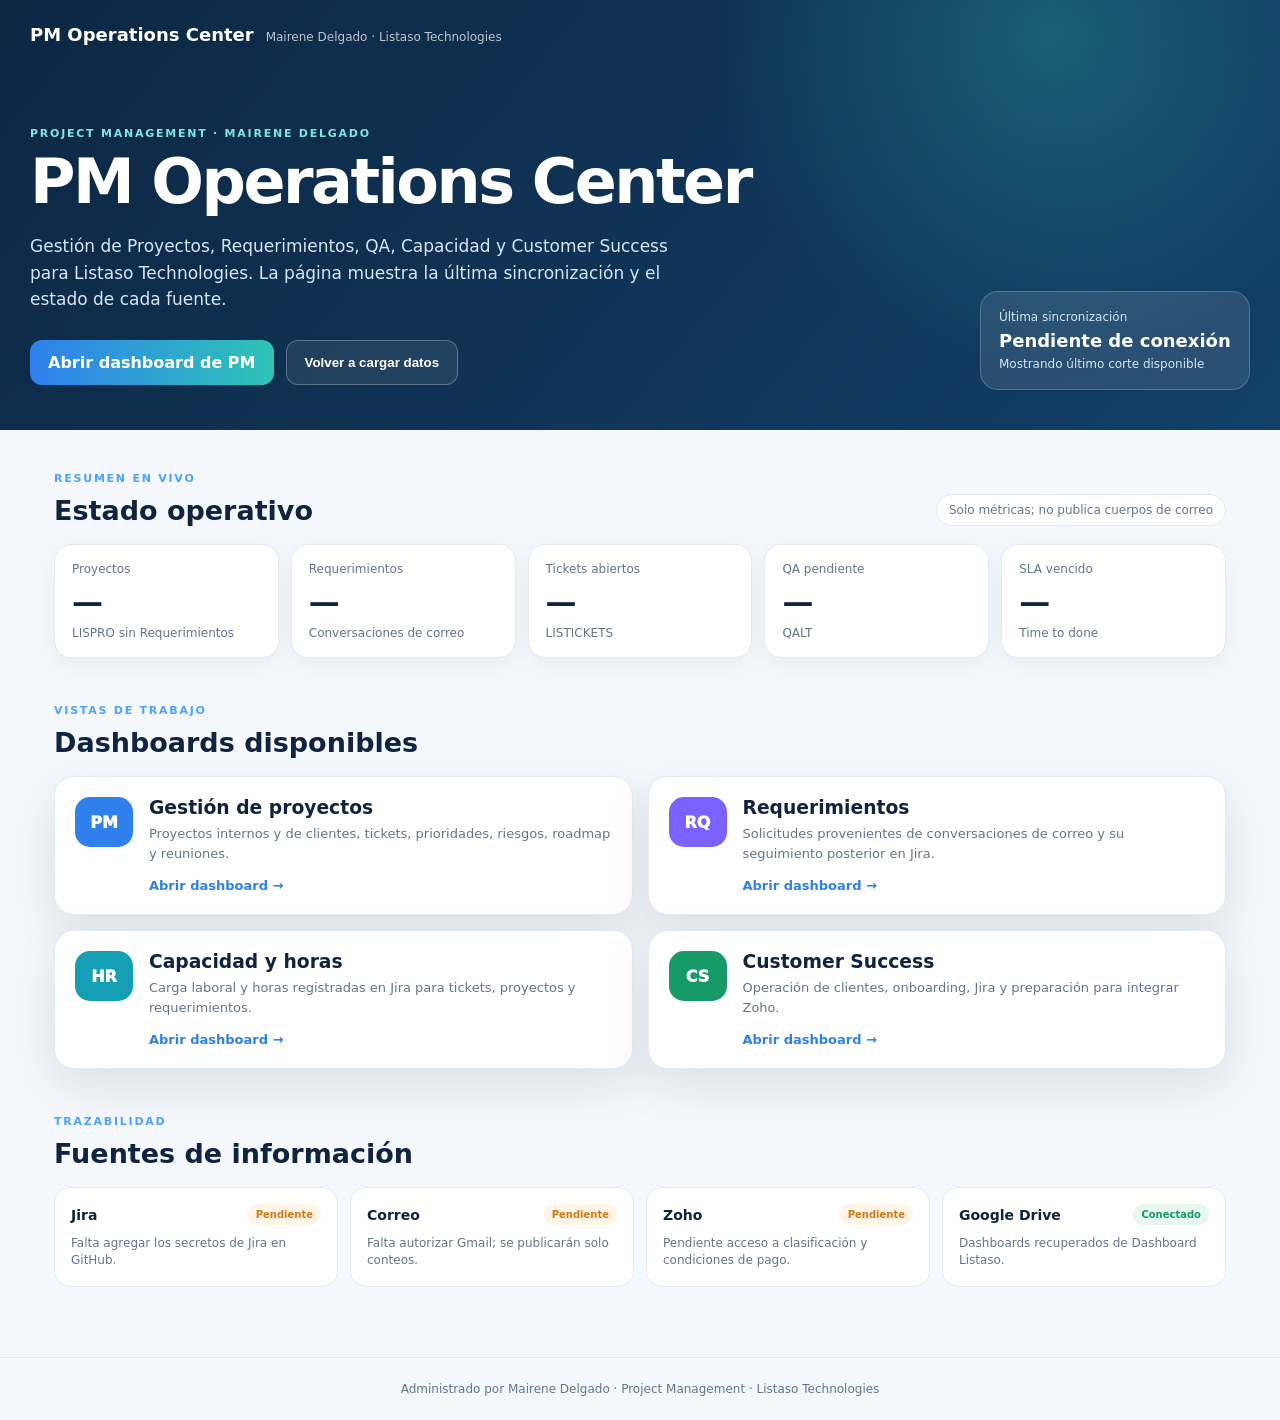
==== index.html @ 1c6e9949 "Formalizar identidad de Mairene Delgado" ====
<!doctype html>
<html lang="es">
<head>
  <meta charset="utf-8">
  <meta name="viewport" content="width=device-width,initial-scale=1">
  <meta name="description" content="PM Operations Center administrado por Mairene Delgado para Listaso Technologies.">
  <title>PM Operations Center | Mairene Delgado | Listaso Technologies</title>
  <link rel="stylesheet" href="assets/portal.css">
</head>
<body>
  <header class="hero">
    <nav><strong>PM Operations Center</strong><span>Mairene Delgado · Listaso Technologies</span></nav>
    <div class="hero-copy">
      <p class="eyebrow">PROJECT MANAGEMENT · MAIRENE DELGADO</p>
      <h1>PM Operations Center</h1>
      <p>Gestión de Proyectos, Requerimientos, QA, Capacidad y Customer Success para Listaso Technologies. La página muestra la última sincronización y el estado de cada fuente.</p>
      <div class="hero-actions">
        <a class="primary" href="dashboards/pm.html">Abrir dashboard de PM</a>
        <button id="refreshButton" type="button">Volver a cargar datos</button>
      </div>
    </div>
    <aside class="sync-card" aria-live="polite">
      <span>Última sincronización</span>
      <strong id="lastSync">Consultando…</strong>
      <small id="syncMode">Cargando estado de fuentes</small>
    </aside>
  </header>

  <main>
    <section aria-labelledby="summaryTitle">
      <div class="section-title">
        <div><p class="eyebrow">RESUMEN EN VIVO</p><h2 id="summaryTitle">Estado operativo</h2></div>
        <span class="privacy">Solo métricas; no publica cuerpos de correo</span>
      </div>
      <div class="metrics" id="metrics">
        <article><span>Proyectos</span><strong>—</strong><small>Cargando</small></article>
        <article><span>Requerimientos</span><strong>—</strong><small>Cargando</small></article>
        <article><span>Tickets abiertos</span><strong>—</strong><small>Cargando</small></article>
        <article><span>QA pendiente</span><strong>—</strong><small>Cargando</small></article>
        <article><span>SLA vencido</span><strong>—</strong><small>Cargando</small></article>
      </div>
    </section>

    <section aria-labelledby="dashTitle">
      <div class="section-title"><div><p class="eyebrow">VISTAS DE TRABAJO</p><h2 id="dashTitle">Dashboards disponibles</h2></div></div>
      <div class="dashboards">
        <a class="dashboard-card blue" href="dashboards/pm.html"><div class="icon">PM</div><div><h3>Gestión de proyectos</h3><p>Proyectos internos y de clientes, tickets, prioridades, riesgos, roadmap y reuniones.</p><span>Abrir dashboard →</span></div></a>
        <a class="dashboard-card violet" href="dashboards/requerimientos.html"><div class="icon">RQ</div><div><h3>Requerimientos</h3><p>Solicitudes provenientes de conversaciones de correo y su seguimiento posterior en Jira.</p><span>Abrir dashboard →</span></div></a>
        <a class="dashboard-card cyan" href="dashboards/capacidad.html"><div class="icon">HR</div><div><h3>Capacidad y horas</h3><p>Carga laboral y horas registradas en Jira para tickets, proyectos y requerimientos.</p><span>Abrir dashboard →</span></div></a>
        <a class="dashboard-card green" href="dashboards/cs.html"><div class="icon">CS</div><div><h3>Customer Success</h3><p>Operación de clientes, onboarding, Jira y preparación para integrar Zoho.</p><span>Abrir dashboard →</span></div></a>
      </div>
    </section>

    <section class="sources" aria-labelledby="sourceTitle">
      <div class="section-title"><div><p class="eyebrow">TRAZABILIDAD</p><h2 id="sourceTitle">Fuentes de información</h2></div></div>
      <div id="sourceList" class="source-list"></div>
    </section>
  </main>

  <footer>Administrado por Mairene Delgado · Project Management · Listaso Technologies</footer>
  <script src="assets/portal.js" defer></script>
</body>
</html>
---- assets/portal.css ----
:root{--navy:#0d2743;--navy2:#123f68;--blue:#2f80ed;--cyan:#2ec4b6;--ink:#10233f;--muted:#64748b;--bg:#f4f7fb;--card:#fff;--line:#e4eaf2;--green:#159a68;--amber:#cf7a14;--red:#d83b48;--shadow:0 18px 48px rgba(13,39,67,.10)}*{box-sizing:border-box}body{margin:0;background:var(--bg);color:var(--ink);font-family:Inter,Segoe UI,system-ui,sans-serif}.hero{min-height:430px;padding:24px max(24px,calc((100vw - 1220px)/2));color:white;background:radial-gradient(circle at 82% 8%,rgba(46,196,182,.28),transparent 30%),linear-gradient(130deg,var(--navy),var(--navy2));position:relative;overflow:hidden}.hero nav{display:flex;gap:12px;align-items:baseline}.hero nav strong{font-size:18px}.hero nav span{font-size:12px;opacity:.72}.hero-copy{max-width:730px;margin-top:82px}.eyebrow{font-size:11px;letter-spacing:.16em;font-weight:900;margin:0 0 10px;color:#4fa2ff}.hero .eyebrow{color:#7fe7df}.hero h1{font-size:clamp(36px,5vw,62px);line-height:1.02;letter-spacing:-.04em;margin:0 0 20px}.hero-copy>p:not(.eyebrow){max-width:670px;color:#d6e5f4;font-size:17px;line-height:1.55}.hero-actions{display:flex;gap:12px;margin-top:28px;flex-wrap:wrap}.hero-actions a,.hero-actions button{border:1px solid rgba(255,255,255,.26);border-radius:12px;padding:13px 18px;color:#fff;text-decoration:none;background:rgba(255,255,255,.08);font-weight:800;cursor:pointer}.hero-actions .primary{background:linear-gradient(90deg,var(--blue),var(--cyan));border:0}.sync-card{position:absolute;right:max(24px,calc((100vw - 1220px)/2));bottom:40px;width:270px;background:rgba(255,255,255,.1);border:1px solid rgba(255,255,255,.2);backdrop-filter:blur(12px);border-radius:18px;padding:18px;display:flex;flex-direction:column;gap:6px}.sync-card span,.sync-card small{font-size:12px;color:#d6e5f4}.sync-card strong{font-size:18px}main{max-width:1220px;margin:auto;padding:42px 24px 70px}.section-title{display:flex;justify-content:space-between;align-items:end;gap:20px;margin:0 0 18px}.section-title h2{font-size:27px;margin:0}.privacy{font-size:12px;color:var(--muted);background:#fff;border:1px solid var(--line);border-radius:999px;padding:8px 12px}.metrics{display:grid;grid-template-columns:repeat(5,1fr);gap:12px;margin-bottom:46px}.metrics article{background:var(--card);border:1px solid var(--line);border-radius:17px;padding:17px;box-shadow:0 7px 24px rgba(13,39,67,.05)}.metrics span,.metrics small{display:block;color:var(--muted);font-size:12px}.metrics strong{display:block;font-size:31px;margin:7px 0}.dashboards{display:grid;grid-template-columns:repeat(2,1fr);gap:15px;margin-bottom:46px}.dashboard-card{display:grid;grid-template-columns:58px 1fr;gap:16px;padding:20px;background:#fff;color:var(--ink);text-decoration:none;border:1px solid var(--line);border-radius:20px;box-shadow:var(--shadow);transition:.2s}.dashboard-card:hover{transform:translateY(-3px);border-color:#b9d4f8}.dashboard-card .icon{height:50px;border-radius:15px;display:grid;place-items:center;font-weight:950;color:white;background:var(--blue)}.dashboard-card.violet .icon{background:#7b61ff}.dashboard-card.cyan .icon{background:#159fb4}.dashboard-card.green .icon{background:var(--green)}.dashboard-card h3{margin:0 0 6px}.dashboard-card p{margin:0 0 12px;color:var(--muted);font-size:13px;line-height:1.5}.dashboard-card span{color:var(--blue);font-weight:850;font-size:13px}.source-list{display:grid;grid-template-columns:repeat(4,1fr);gap:12px}.source{background:#fff;border:1px solid var(--line);border-radius:16px;padding:16px}.source-head{display:flex;justify-content:space-between;gap:10px;align-items:center}.source h3{font-size:14px;margin:0}.status{font-size:10px;border-radius:999px;padding:5px 8px;font-weight:900}.status.ok{background:#e8f8f1;color:var(--green)}.status.pending{background:#fff4e5;color:var(--amber)}.status.error{background:#ffeaec;color:var(--red)}.source p{color:var(--muted);font-size:12px;line-height:1.45;margin:10px 0 0}footer{text-align:center;padding:24px;color:var(--muted);font-size:12px;border-top:1px solid var(--line)}@media(max-width:900px){.sync-card{position:static;margin-top:30px}.hero{padding-bottom:35px}.metrics{grid-template-columns:repeat(2,1fr)}.dashboards{grid-template-columns:1fr}.source-list{grid-template-columns:repeat(2,1fr)}}@media(max-width:560px){.hero-copy{margin-top:52px}.metrics,.source-list{grid-template-columns:1fr}.privacy{display:none}}
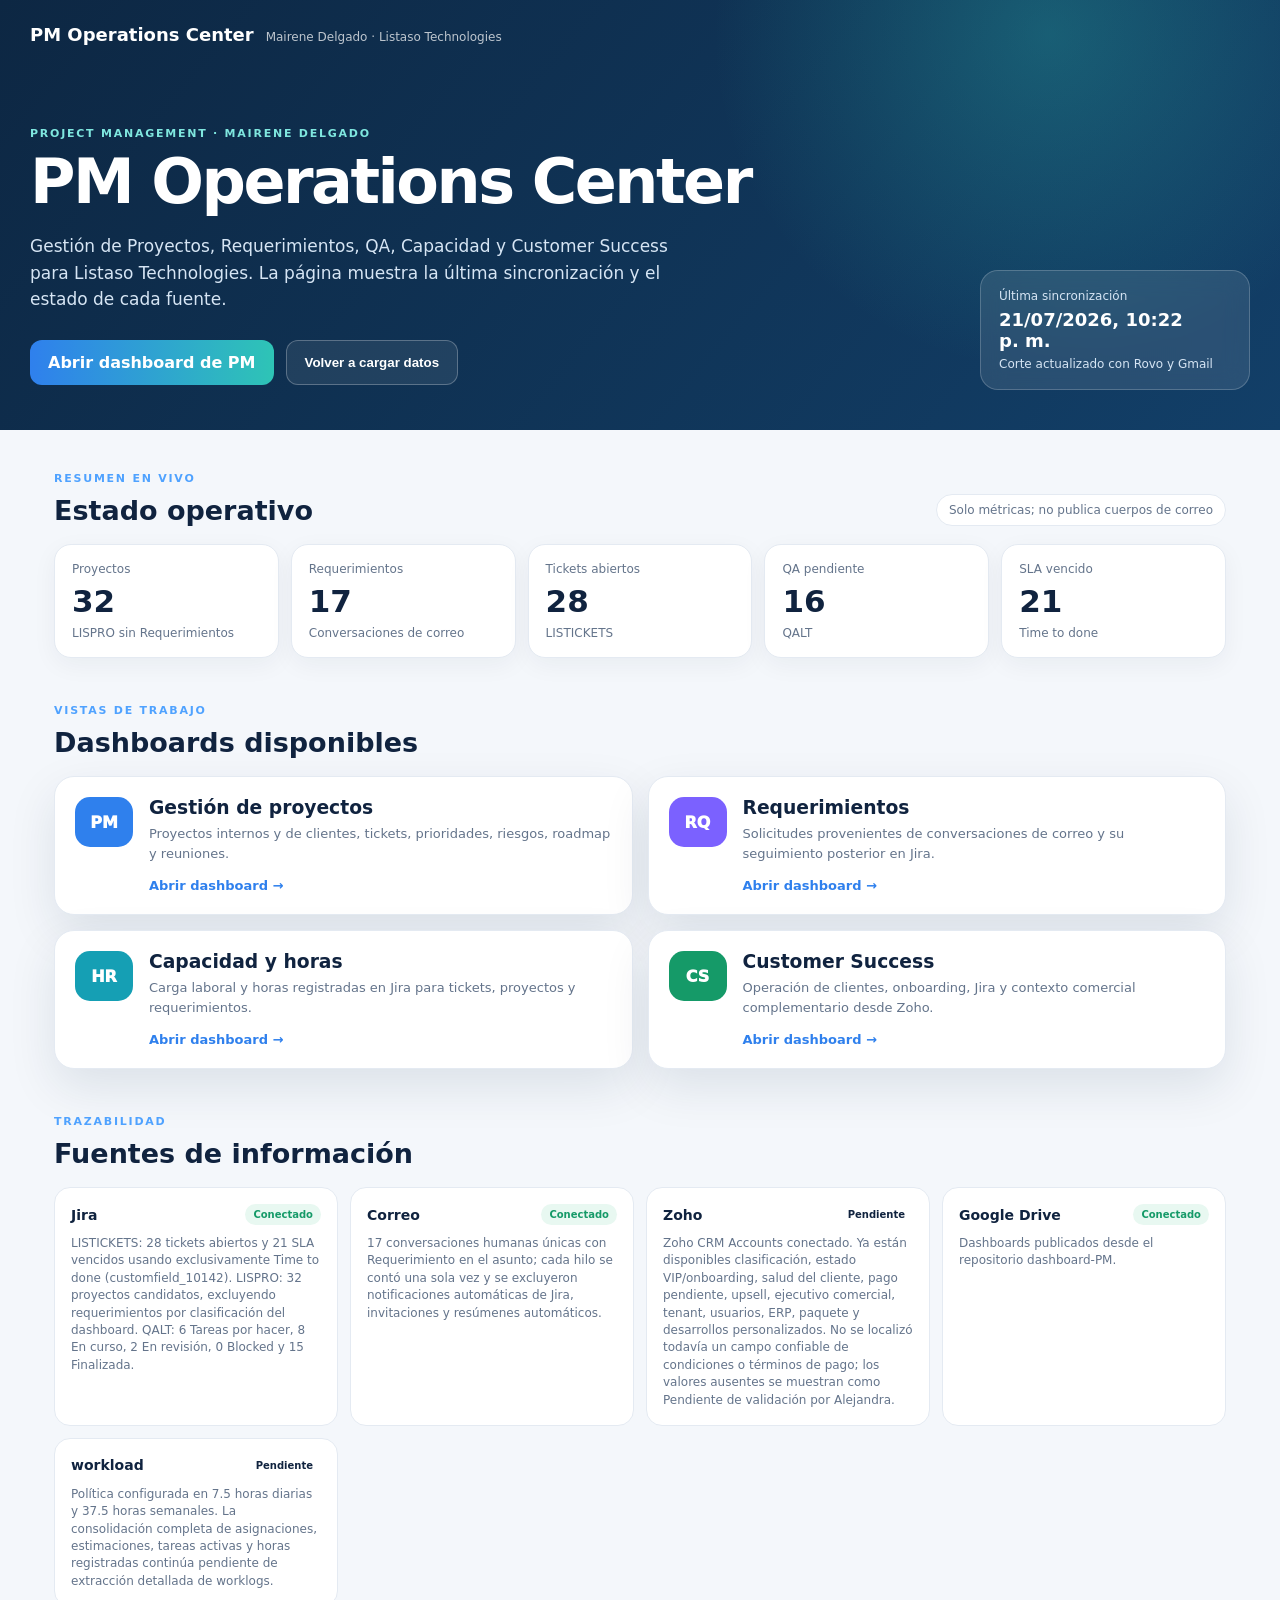
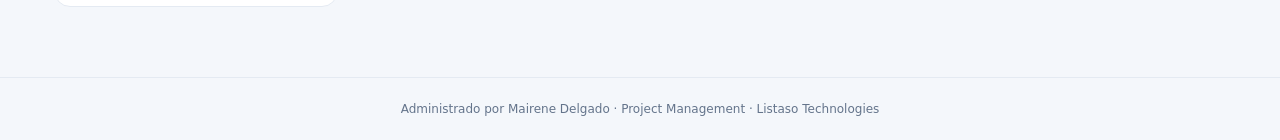
==== commit 551b5f42: "Reflejar integración sutil de Zoho en portal PM" ====
--- a/index.html
+++ b/index.html
@@ -47,7 +47,7 @@
         <a class="dashboard-card blue" href="dashboards/pm.html"><div class="icon">PM</div><div><h3>Gestión de proyectos</h3><p>Proyectos internos y de clientes, tickets, prioridades, riesgos, roadmap y reuniones.</p><span>Abrir dashboard →</span></div></a>
         <a class="dashboard-card violet" href="dashboards/requerimientos.html"><div class="icon">RQ</div><div><h3>Requerimientos</h3><p>Solicitudes provenientes de conversaciones de correo y su seguimiento posterior en Jira.</p><span>Abrir dashboard →</span></div></a>
         <a class="dashboard-card cyan" href="dashboards/capacidad.html"><div class="icon">HR</div><div><h3>Capacidad y horas</h3><p>Carga laboral y horas registradas en Jira para tickets, proyectos y requerimientos.</p><span>Abrir dashboard →</span></div></a>
-        <a class="dashboard-card green" href="dashboards/cs.html"><div class="icon">CS</div><div><h3>Customer Success</h3><p>Operación de clientes, onboarding, Jira y preparación para integrar Zoho.</p><span>Abrir dashboard →</span></div></a>
+        <a class="dashboard-card green" href="dashboards/cs.html"><div class="icon">CS</div><div><h3>Customer Success</h3><p>Operación de clientes, onboarding, Jira y contexto comercial complementario desde Zoho.</p><span>Abrir dashboard →</span></div></a>
       </div>
     </section>
 
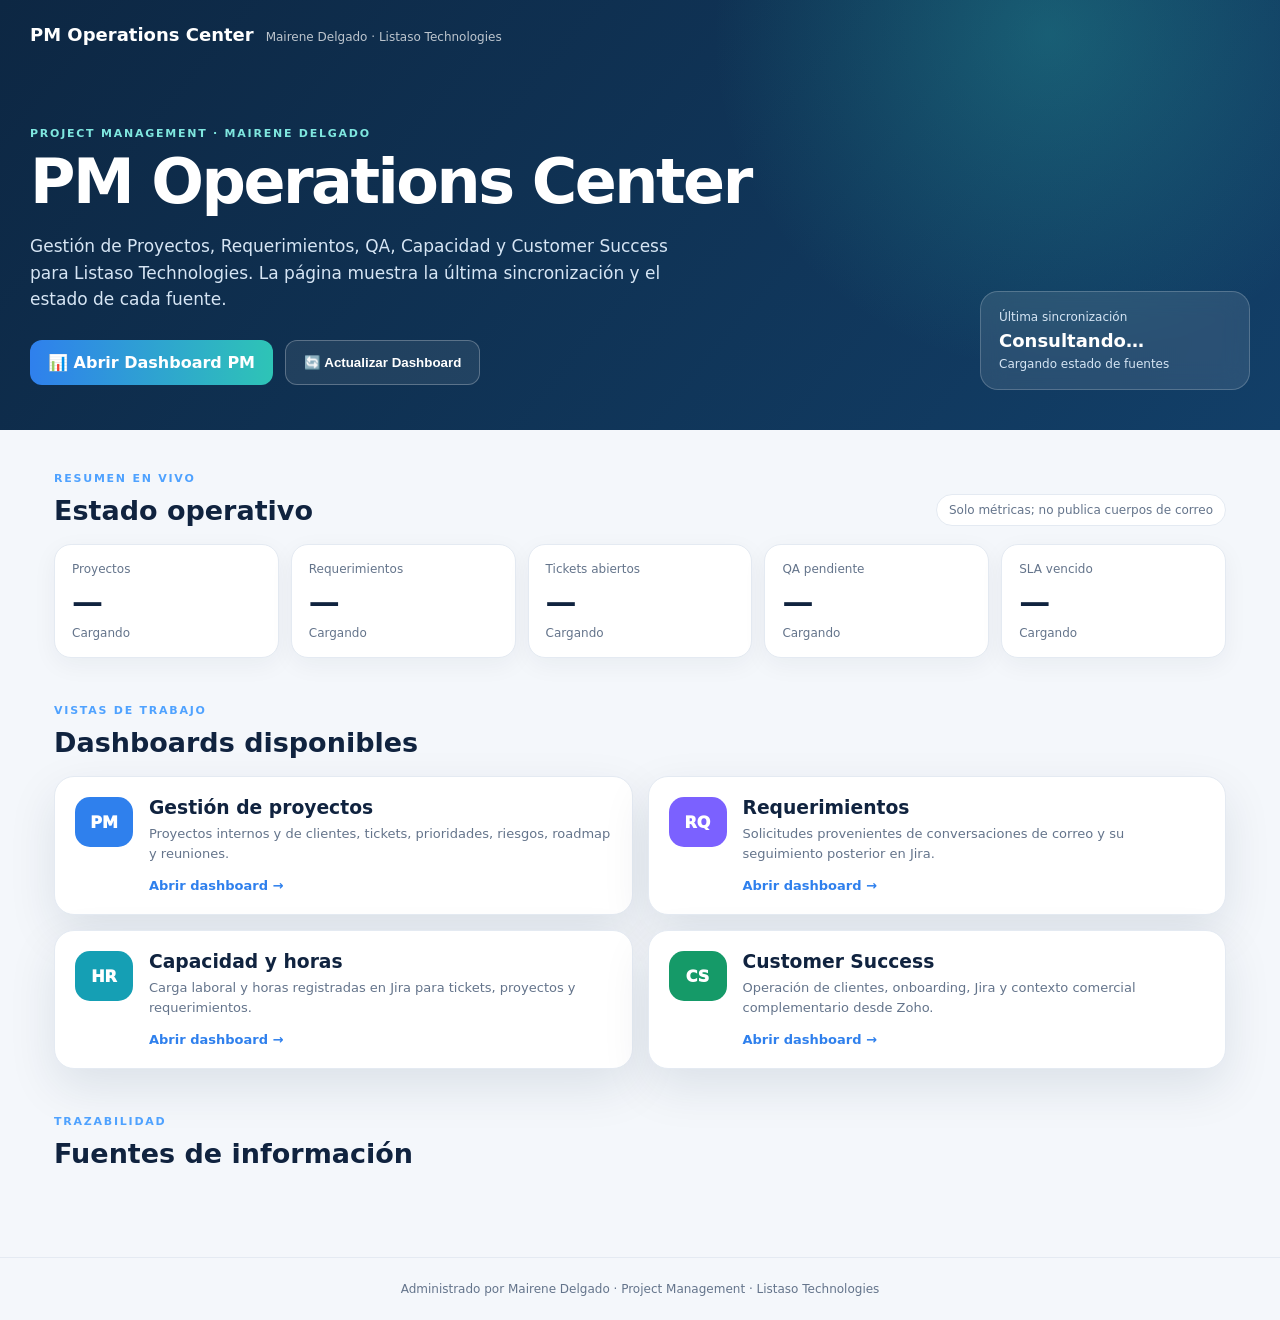
==== commit 26499bd1: "Update index.html" ====
--- a/index.html
+++ b/index.html
@@ -15,9 +15,14 @@
       <h1>PM Operations Center</h1>
       <p>Gestión de Proyectos, Requerimientos, QA, Capacidad y Customer Success para Listaso Technologies. La página muestra la última sincronización y el estado de cada fuente.</p>
       <div class="hero-actions">
-        <a class="primary" href="dashboards/pm.html">Abrir dashboard de PM</a>
-        <button id="refreshButton" type="button">Volver a cargar datos</button>
-      </div>
+  <a class="primary" href="dashboards/pm.html">
+    📊 Abrir Dashboard PM
+  </a>
+
+  <button id="syncButton" class="sync-button" type="button">
+    🔄 Actualizar Dashboard
+  </button>
+</div>
     </div>
     <aside class="sync-card" aria-live="polite">
       <span>Última sincronización</span>
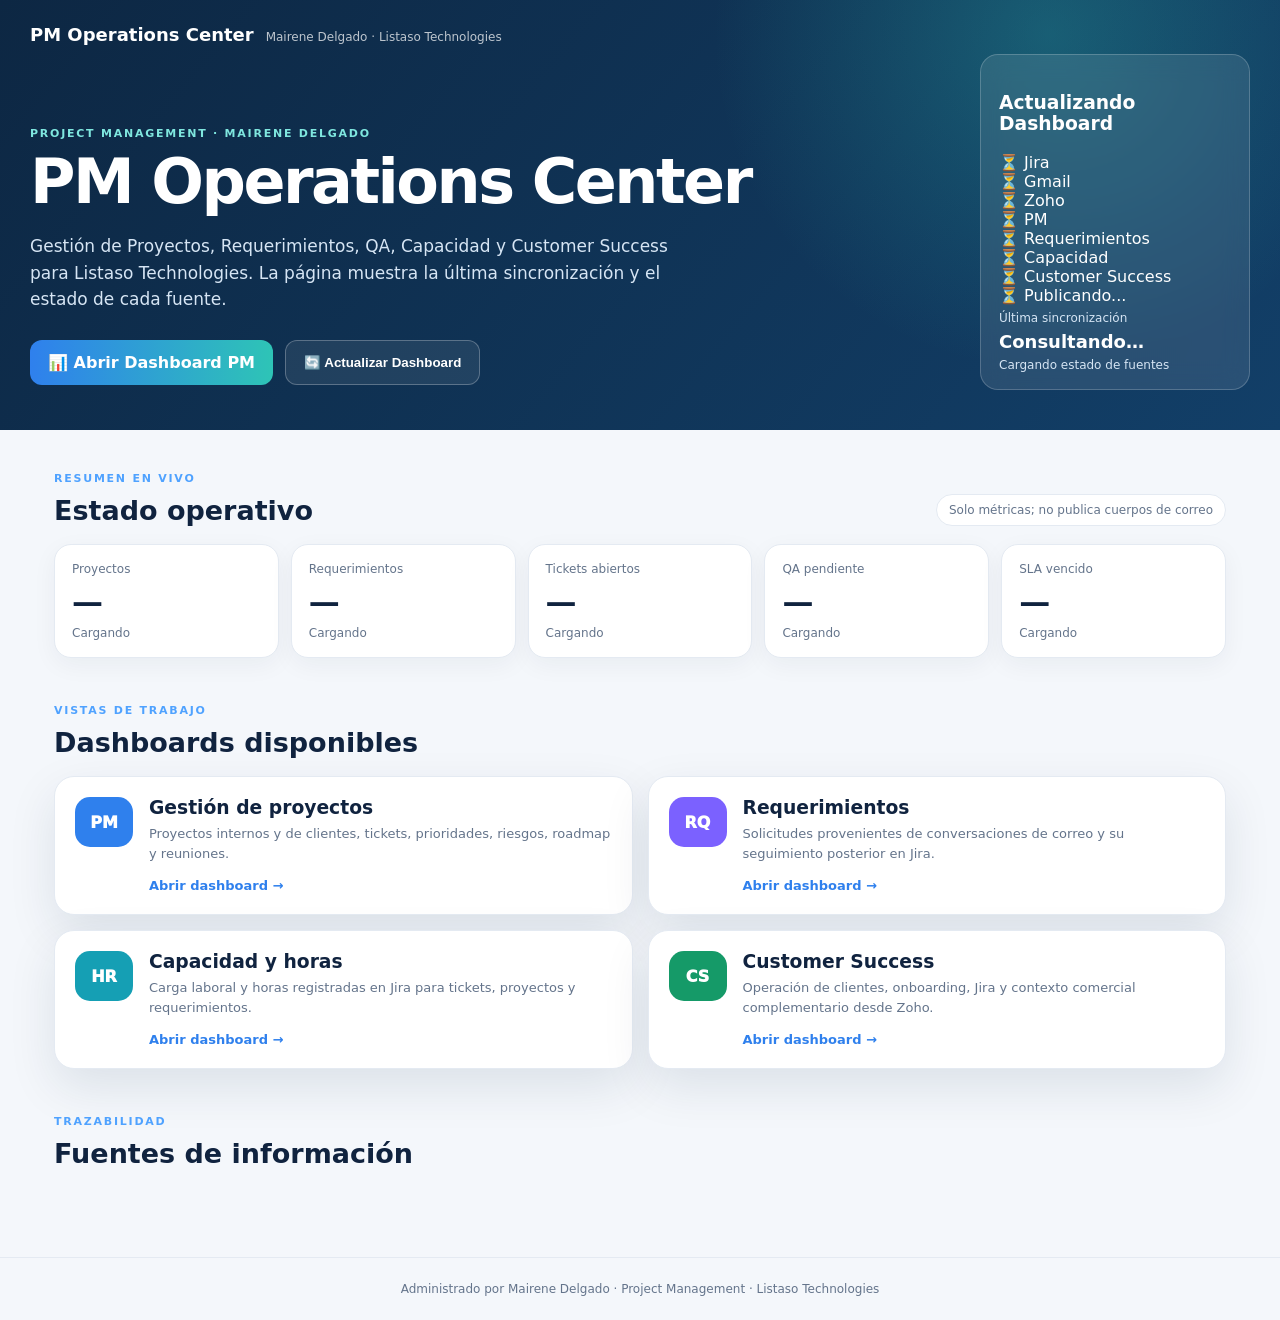
==== commit 947aaa53: "Update index.html" ====
--- a/index.html
+++ b/index.html
@@ -25,6 +25,45 @@
 </div>
     </div>
     <aside class="sync-card" aria-live="polite">
+      <div id="syncModal" class="sync-modal hidden">
+    <div class="sync-content">
+
+        <h3>Actualizando Dashboard</h3>
+
+        <div class="sync-item" id="jiraStep">
+            ⏳ Jira
+        </div>
+
+        <div class="sync-item" id="gmailStep">
+            ⏳ Gmail
+        </div>
+
+        <div class="sync-item" id="zohoStep">
+            ⏳ Zoho
+        </div>
+
+        <div class="sync-item" id="pmStep">
+            ⏳ PM
+        </div>
+
+        <div class="sync-item" id="rqStep">
+            ⏳ Requerimientos
+        </div>
+
+        <div class="sync-item" id="capStep">
+            ⏳ Capacidad
+        </div>
+
+        <div class="sync-item" id="csStep">
+            ⏳ Customer Success
+        </div>
+
+        <div class="sync-item" id="publishStep">
+            ⏳ Publicando...
+        </div>
+
+    </div>
+</div>
       <span>Última sincronización</span>
       <strong id="lastSync">Consultando…</strong>
       <small id="syncMode">Cargando estado de fuentes</small>
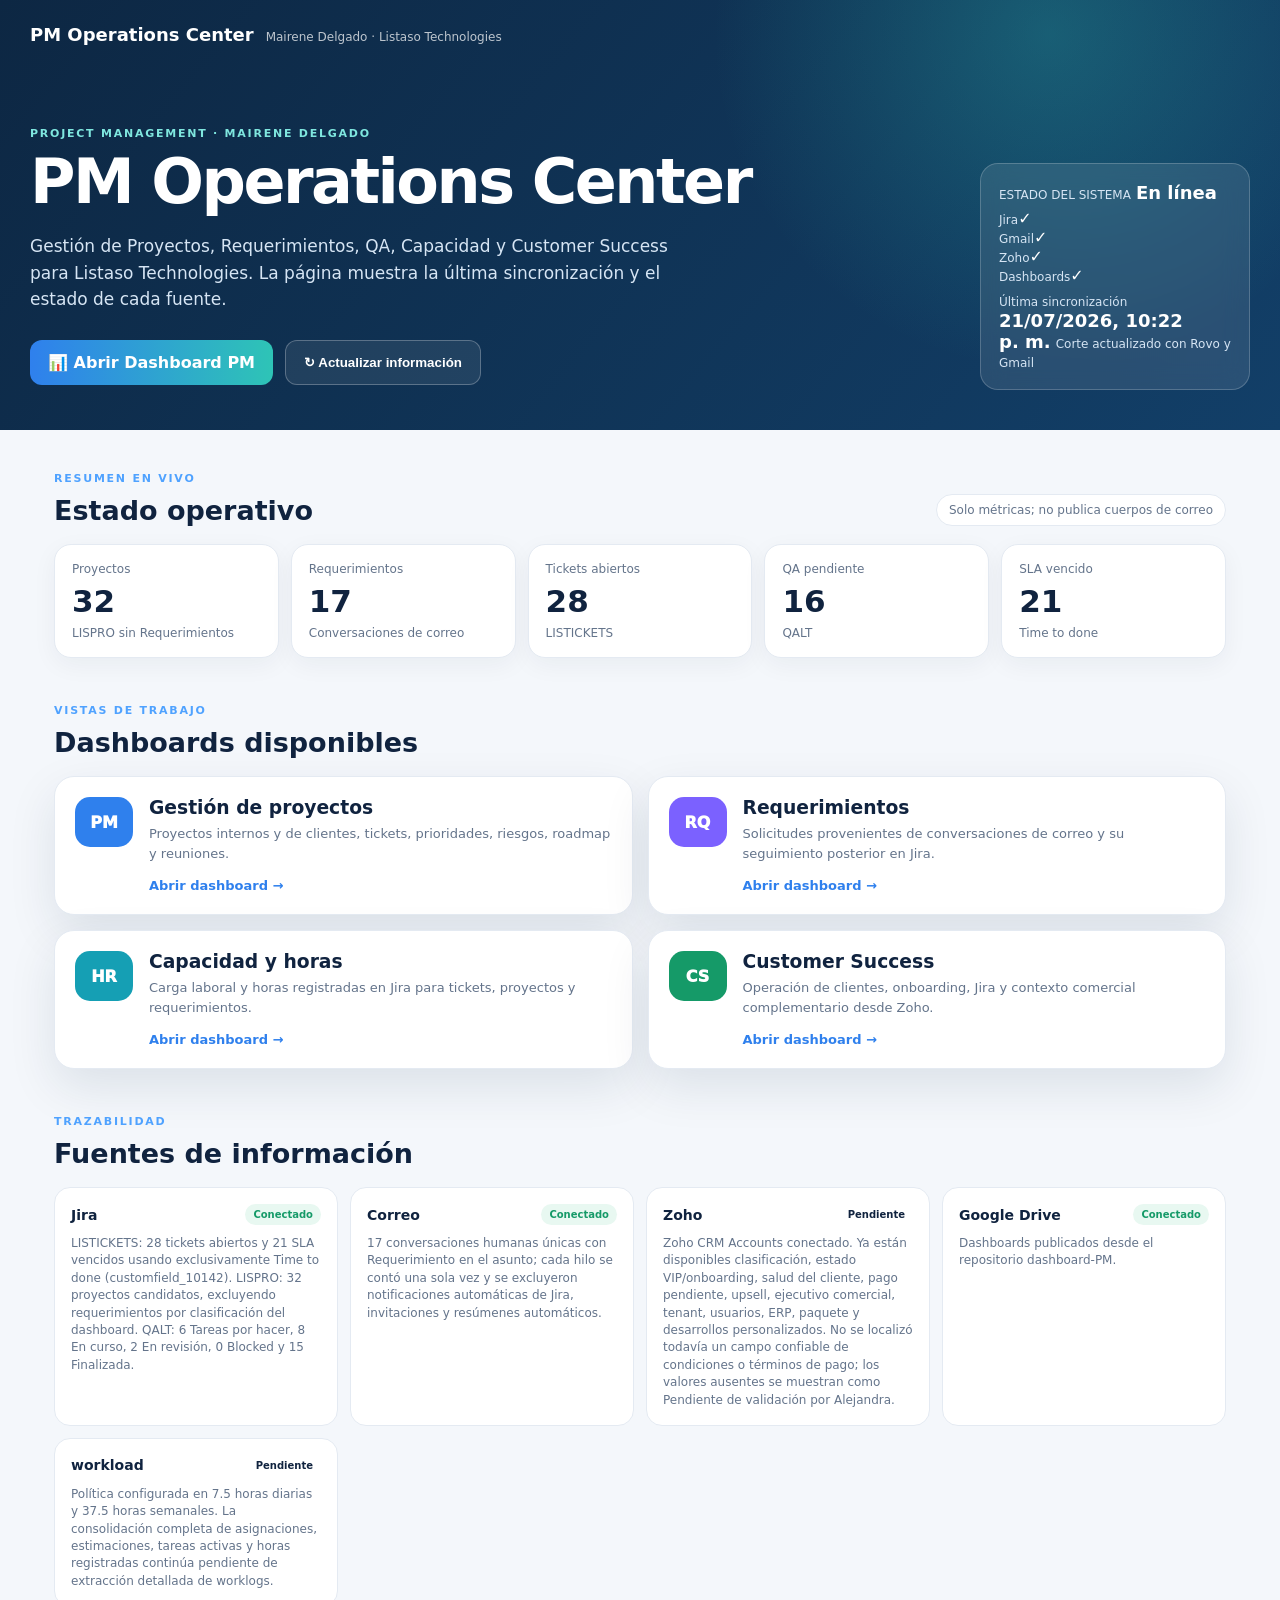
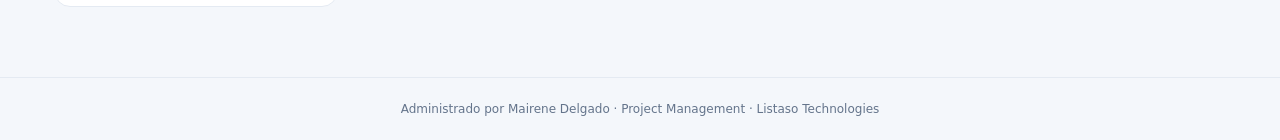
==== commit 14af36c0: "Mejorar panel de estado y boton de actualizacion" ====
--- a/index.html
+++ b/index.html
@@ -15,58 +15,36 @@
       <h1>PM Operations Center</h1>
       <p>Gestión de Proyectos, Requerimientos, QA, Capacidad y Customer Success para Listaso Technologies. La página muestra la última sincronización y el estado de cada fuente.</p>
       <div class="hero-actions">
-  <a class="primary" href="dashboards/pm.html">
-    📊 Abrir Dashboard PM
-  </a>
+        <a class="primary" href="dashboards/pm.html">📊 Abrir Dashboard PM</a>
+        <button id="refreshButton" class="sync-button" type="button">↻ Actualizar información</button>
+      </div>
+    </div>
 
-  <button id="syncButton" class="sync-button" type="button">
-    🔄 Actualizar Dashboard
-  </button>
-</div>
-    </div>
     <aside class="sync-card" aria-live="polite">
-      <div id="syncModal" class="sync-modal hidden">
-    <div class="sync-content">
+      <div class="sync-card-header">
+        <div>
+          <span class="sync-label">ESTADO DEL SISTEMA</span>
+          <strong id="systemStatus"><i class="status-dot online"></i> En línea</strong>
+        </div>
+        <span id="syncSpinner" class="sync-spinner" aria-hidden="true"></span>
+      </div>
 
-        <h3>Actualizando Dashboard</h3>
+      <div class="sync-progress" id="syncProgress" hidden>
+        <div class="sync-progress-bar" id="syncProgressBar"></div>
+      </div>
 
-        <div class="sync-item" id="jiraStep">
-            ⏳ Jira
-        </div>
+      <div class="sync-sources" id="syncSources">
+        <div><span>Jira</span><b>✓</b></div>
+        <div><span>Gmail</span><b>✓</b></div>
+        <div><span>Zoho</span><b>✓</b></div>
+        <div><span>Dashboards</span><b>✓</b></div>
+      </div>
 
-        <div class="sync-item" id="gmailStep">
-            ⏳ Gmail
-        </div>
-
-        <div class="sync-item" id="zohoStep">
-            ⏳ Zoho
-        </div>
-
-        <div class="sync-item" id="pmStep">
-            ⏳ PM
-        </div>
-
-        <div class="sync-item" id="rqStep">
-            ⏳ Requerimientos
-        </div>
-
-        <div class="sync-item" id="capStep">
-            ⏳ Capacidad
-        </div>
-
-        <div class="sync-item" id="csStep">
-            ⏳ Customer Success
-        </div>
-
-        <div class="sync-item" id="publishStep">
-            ⏳ Publicando...
-        </div>
-
-    </div>
-</div>
-      <span>Última sincronización</span>
-      <strong id="lastSync">Consultando…</strong>
-      <small id="syncMode">Cargando estado de fuentes</small>
+      <div class="sync-meta">
+        <span>Última sincronización</span>
+        <strong id="lastSync">Consultando…</strong>
+        <small id="syncMode">Cargando estado de fuentes</small>
+      </div>
     </aside>
   </header>
 
@@ -104,4 +82,4 @@
   <footer>Administrado por Mairene Delgado · Project Management · Listaso Technologies</footer>
   <script src="assets/portal.js" defer></script>
 </body>
-</html>
+</html>
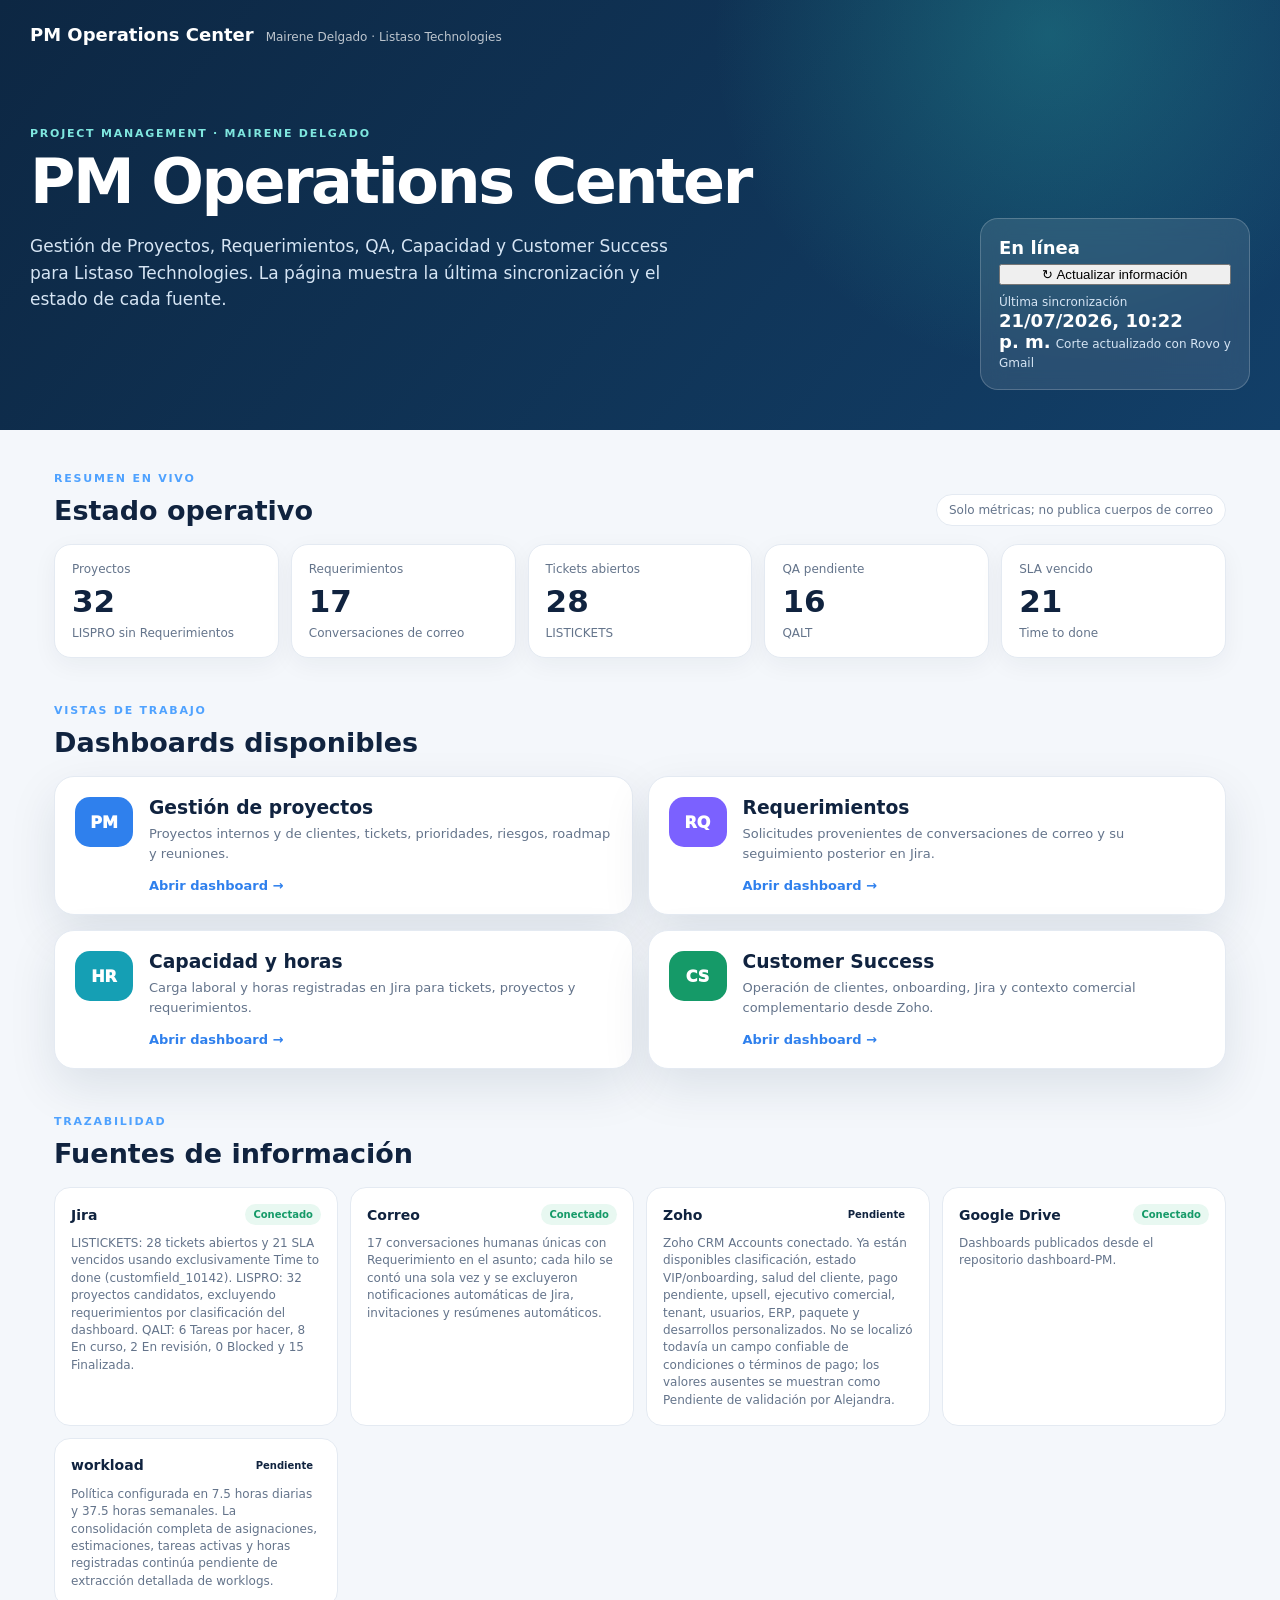
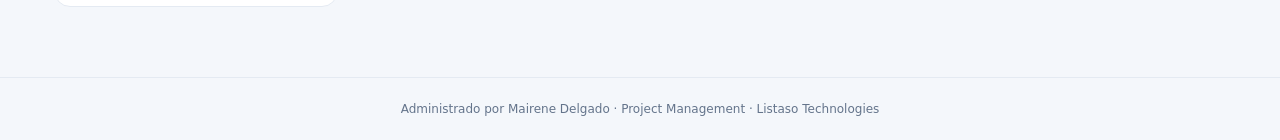
==== commit 3c4e708a: "Mover actualizar informacion al panel derecho y limpiar hero" ====
--- a/index.html
+++ b/index.html
@@ -14,36 +14,31 @@
       <p class="eyebrow">PROJECT MANAGEMENT · MAIRENE DELGADO</p>
       <h1>PM Operations Center</h1>
       <p>Gestión de Proyectos, Requerimientos, QA, Capacidad y Customer Success para Listaso Technologies. La página muestra la última sincronización y el estado de cada fuente.</p>
-      <div class="hero-actions">
-        <a class="primary" href="dashboards/pm.html">📊 Abrir Dashboard PM</a>
-        <button id="refreshButton" class="sync-button" type="button">↻ Actualizar información</button>
-      </div>
     </div>
 
-    <aside class="sync-card" aria-live="polite">
+    <aside class="sync-card compact" aria-live="polite">
       <div class="sync-card-header">
-        <div>
-          <span class="sync-label">ESTADO DEL SISTEMA</span>
-          <strong id="systemStatus"><i class="status-dot online"></i> En línea</strong>
-        </div>
+        <strong id="systemStatus"><i class="status-dot online"></i> En línea</strong>
         <span id="syncSpinner" class="sync-spinner" aria-hidden="true"></span>
       </div>
 
+      <button id="refreshButton" class="sync-button" type="button">↻ Actualizar información</button>
+
       <div class="sync-progress" id="syncProgress" hidden>
         <div class="sync-progress-bar" id="syncProgressBar"></div>
-      </div>
-
-      <div class="sync-sources" id="syncSources">
-        <div><span>Jira</span><b>✓</b></div>
-        <div><span>Gmail</span><b>✓</b></div>
-        <div><span>Zoho</span><b>✓</b></div>
-        <div><span>Dashboards</span><b>✓</b></div>
       </div>
 
       <div class="sync-meta">
         <span>Última sincronización</span>
         <strong id="lastSync">Consultando…</strong>
         <small id="syncMode">Cargando estado de fuentes</small>
+      </div>
+
+      <div class="sync-sources" id="syncSources" hidden>
+        <div><span>Jira</span><b>✓</b></div>
+        <div><span>Gmail</span><b>✓</b></div>
+        <div><span>Zoho</span><b>✓</b></div>
+        <div><span>Dashboards</span><b>✓</b></div>
       </div>
     </aside>
   </header>
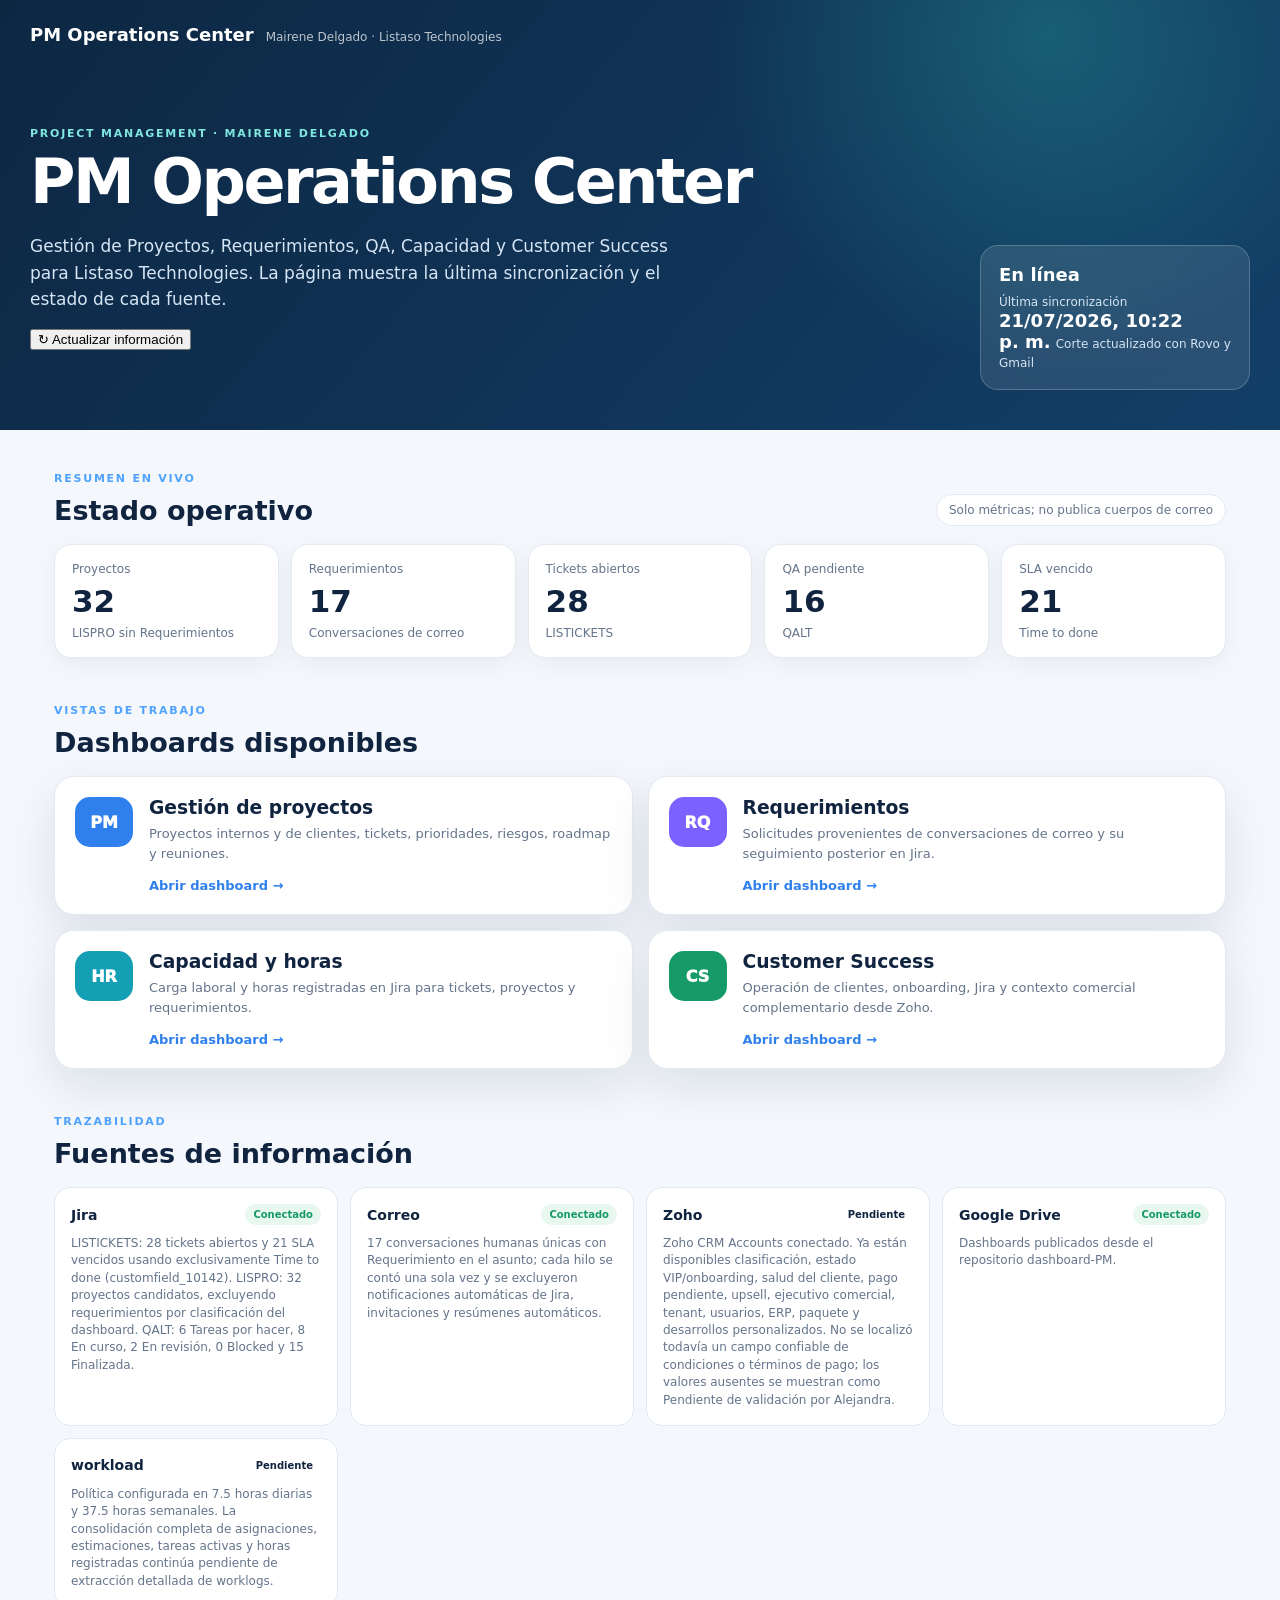
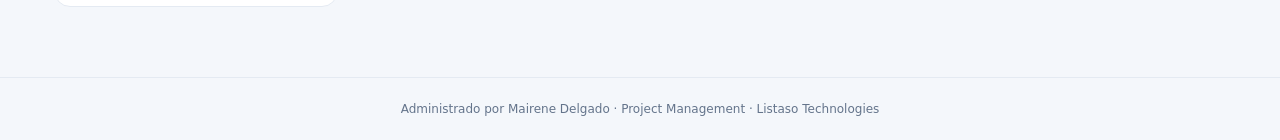
==== commit 66132acc: "Separar fecha de sincronizacion y boton de actualizar" ====
--- a/index.html
+++ b/index.html
@@ -16,31 +16,33 @@
       <p>Gestión de Proyectos, Requerimientos, QA, Capacidad y Customer Success para Listaso Technologies. La página muestra la última sincronización y el estado de cada fuente.</p>
     </div>
 
-    <aside class="sync-card compact" aria-live="polite">
-      <div class="sync-card-header">
-        <strong id="systemStatus"><i class="status-dot online"></i> En línea</strong>
-        <span id="syncSpinner" class="sync-spinner" aria-hidden="true"></span>
-      </div>
+    <div class="sync-stack">
+      <aside class="sync-card compact" aria-live="polite">
+        <div class="sync-card-header">
+          <strong id="systemStatus"><i class="status-dot online"></i> En línea</strong>
+          <span id="syncSpinner" class="sync-spinner" aria-hidden="true"></span>
+        </div>
 
-      <button id="refreshButton" class="sync-button" type="button">↻ Actualizar información</button>
+        <div class="sync-meta">
+          <span>Última sincronización</span>
+          <strong id="lastSync">Consultando…</strong>
+          <small id="syncMode">Cargando estado de fuentes</small>
+        </div>
 
-      <div class="sync-progress" id="syncProgress" hidden>
-        <div class="sync-progress-bar" id="syncProgressBar"></div>
-      </div>
+        <div class="sync-progress" id="syncProgress" hidden>
+          <div class="sync-progress-bar" id="syncProgressBar"></div>
+        </div>
 
-      <div class="sync-meta">
-        <span>Última sincronización</span>
-        <strong id="lastSync">Consultando…</strong>
-        <small id="syncMode">Cargando estado de fuentes</small>
-      </div>
+        <div class="sync-sources" id="syncSources" hidden>
+          <div><span>Jira</span><b>✓</b></div>
+          <div><span>Gmail</span><b>✓</b></div>
+          <div><span>Zoho</span><b>✓</b></div>
+          <div><span>Dashboards</span><b>✓</b></div>
+        </div>
+      </aside>
 
-      <div class="sync-sources" id="syncSources" hidden>
-        <div><span>Jira</span><b>✓</b></div>
-        <div><span>Gmail</span><b>✓</b></div>
-        <div><span>Zoho</span><b>✓</b></div>
-        <div><span>Dashboards</span><b>✓</b></div>
-      </div>
-    </aside>
+      <button id="refreshButton" class="sync-button standalone" type="button">↻ Actualizar información</button>
+    </div>
   </header>
 
   <main>
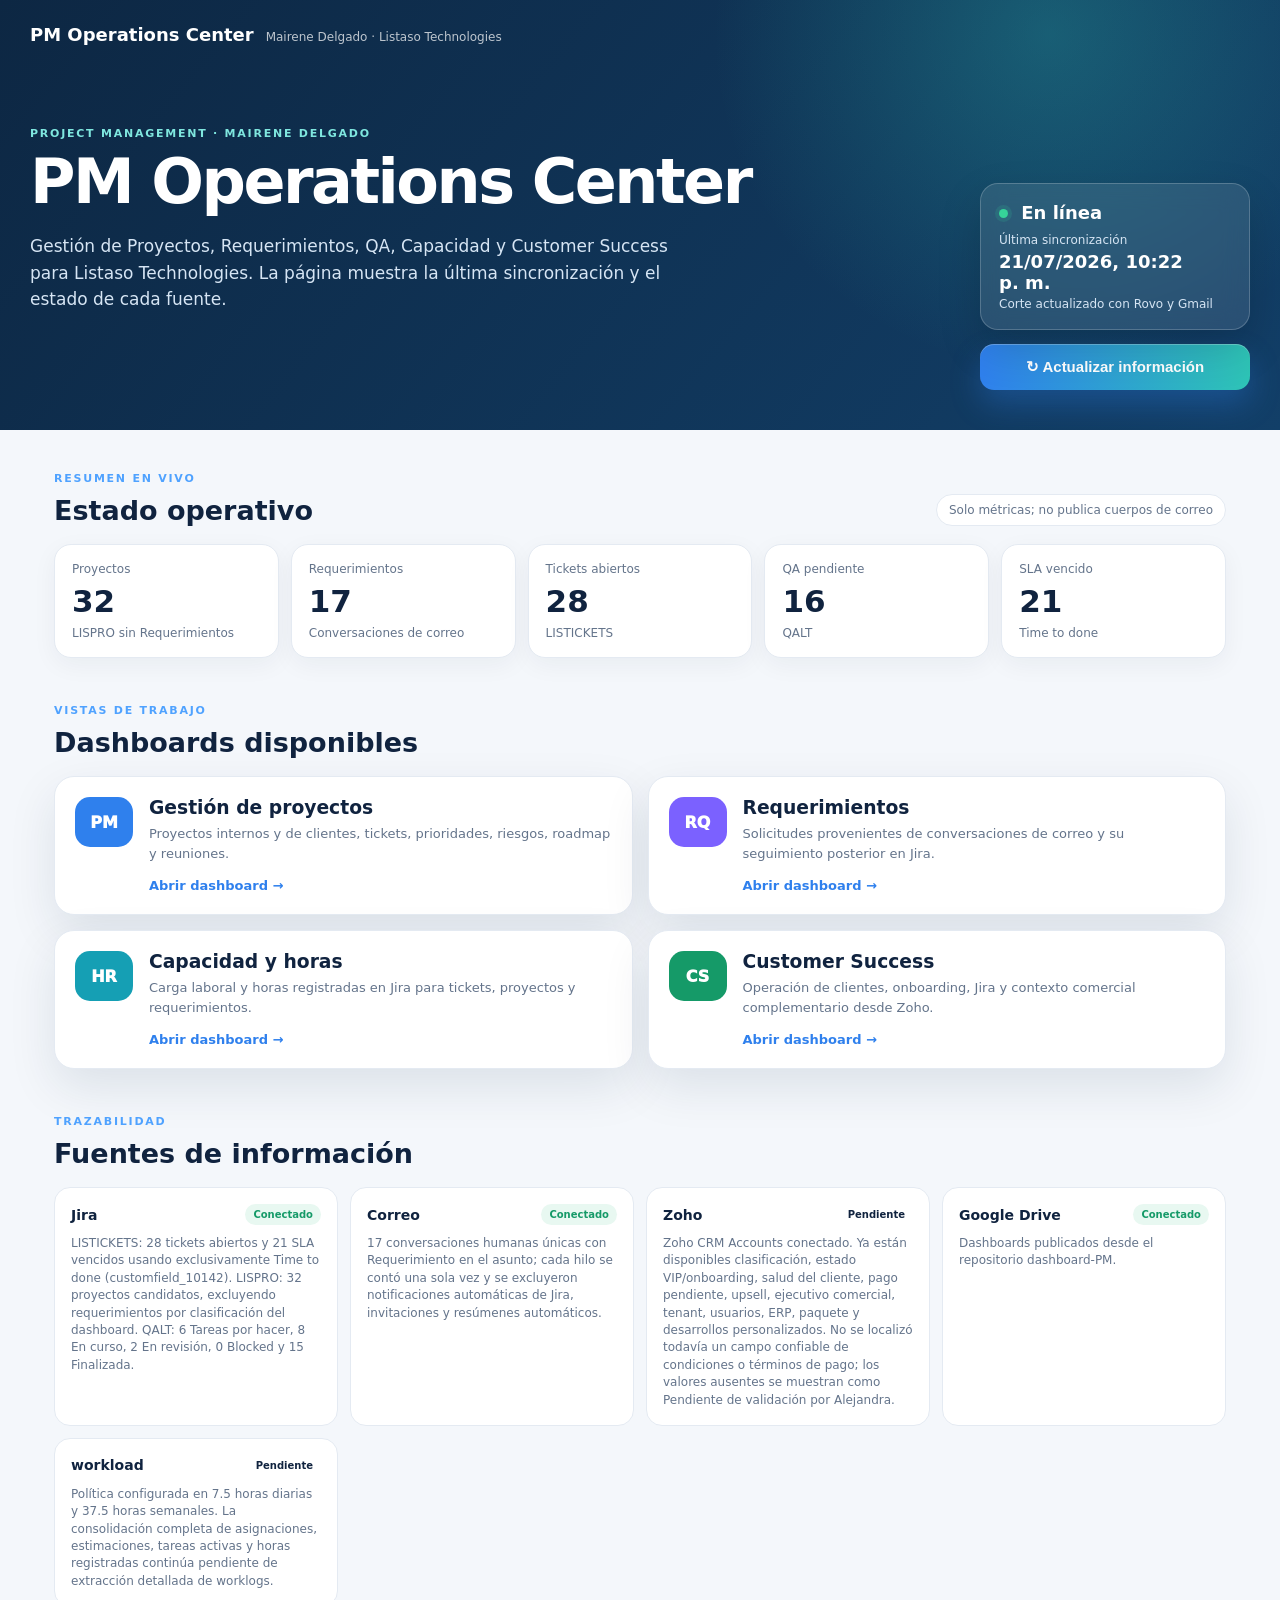
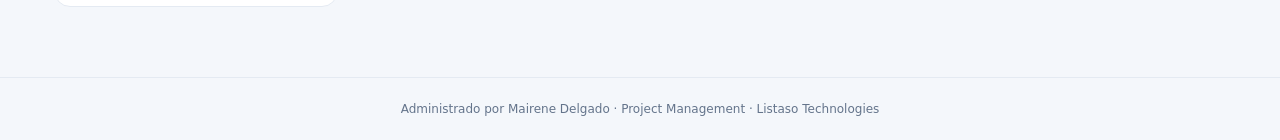
==== commit c37c91f6: "Forzar carga de estilos y scripts actualizados" ====
--- a/index.html
+++ b/index.html
@@ -5,7 +5,7 @@
   <meta name="viewport" content="width=device-width,initial-scale=1">
   <meta name="description" content="PM Operations Center administrado por Mairene Delgado para Listaso Technologies.">
   <title>PM Operations Center | Mairene Delgado | Listaso Technologies</title>
-  <link rel="stylesheet" href="assets/portal.css">
+  <link rel="stylesheet" href="assets/portal.css?v=20260722-1">
 </head>
 <body>
   <header class="hero">
@@ -77,6 +77,6 @@
   </main>
 
   <footer>Administrado por Mairene Delgado · Project Management · Listaso Technologies</footer>
-  <script src="assets/portal.js" defer></script>
+  <script src="assets/portal.js?v=20260722-1" defer></script>
 </body>
 </html>
--- a/assets/portal.css
+++ b/assets/portal.css
@@ -1 +1 @@
-:root{--navy:#0d2743;--navy2:#123f68;--blue:#2f80ed;--cyan:#2ec4b6;--ink:#10233f;--muted:#64748b;--bg:#f4f7fb;--card:#fff;--line:#e4eaf2;--green:#159a68;--amber:#cf7a14;--red:#d83b48;--shadow:0 18px 48px rgba(13,39,67,.10)}*{box-sizing:border-box}body{margin:0;background:var(--bg);color:var(--ink);font-family:Inter,Segoe UI,system-ui,sans-serif}.hero{min-height:430px;padding:24px max(24px,calc((100vw - 1220px)/2));color:white;background:radial-gradient(circle at 82% 8%,rgba(46,196,182,.28),transparent 30%),linear-gradient(130deg,var(--navy),var(--navy2));position:relative;overflow:hidden}.hero nav{display:flex;gap:12px;align-items:baseline}.hero nav strong{font-size:18px}.hero nav span{font-size:12px;opacity:.72}.hero-copy{max-width:730px;margin-top:82px}.eyebrow{font-size:11px;letter-spacing:.16em;font-weight:900;margin:0 0 10px;color:#4fa2ff}.hero .eyebrow{color:#7fe7df}.hero h1{font-size:clamp(36px,5vw,62px);line-height:1.02;letter-spacing:-.04em;margin:0 0 20px}.hero-copy>p:not(.eyebrow){max-width:670px;color:#d6e5f4;font-size:17px;line-height:1.55}.hero-actions{display:flex;gap:12px;margin-top:28px;flex-wrap:wrap}.hero-actions a,.hero-actions button{border:1px solid rgba(255,255,255,.26);border-radius:12px;padding:13px 18px;color:#fff;text-decoration:none;background:rgba(255,255,255,.08);font-weight:800;cursor:pointer}.hero-actions .primary{background:linear-gradient(90deg,var(--blue),var(--cyan));border:0}.sync-card{position:absolute;right:max(24px,calc((100vw - 1220px)/2));bottom:40px;width:270px;background:rgba(255,255,255,.1);border:1px solid rgba(255,255,255,.2);backdrop-filter:blur(12px);border-radius:18px;padding:18px;display:flex;flex-direction:column;gap:6px}.sync-card span,.sync-card small{font-size:12px;color:#d6e5f4}.sync-card strong{font-size:18px}main{max-width:1220px;margin:auto;padding:42px 24px 70px}.section-title{display:flex;justify-content:space-between;align-items:end;gap:20px;margin:0 0 18px}.section-title h2{font-size:27px;margin:0}.privacy{font-size:12px;color:var(--muted);background:#fff;border:1px solid var(--line);border-radius:999px;padding:8px 12px}.metrics{display:grid;grid-template-columns:repeat(5,1fr);gap:12px;margin-bottom:46px}.metrics article{background:var(--card);border:1px solid var(--line);border-radius:17px;padding:17px;box-shadow:0 7px 24px rgba(13,39,67,.05)}.metrics span,.metrics small{display:block;color:var(--muted);font-size:12px}.metrics strong{display:block;font-size:31px;margin:7px 0}.dashboards{display:grid;grid-template-columns:repeat(2,1fr);gap:15px;margin-bottom:46px}.dashboard-card{display:grid;grid-template-columns:58px 1fr;gap:16px;padding:20px;background:#fff;color:var(--ink);text-decoration:none;border:1px solid var(--line);border-radius:20px;box-shadow:var(--shadow);transition:.2s}.dashboard-card:hover{transform:translateY(-3px);border-color:#b9d4f8}.dashboard-card .icon{height:50px;border-radius:15px;display:grid;place-items:center;font-weight:950;color:white;background:var(--blue)}.dashboard-card.violet .icon{background:#7b61ff}.dashboard-card.cyan .icon{background:#159fb4}.dashboard-card.green .icon{background:var(--green)}.dashboard-card h3{margin:0 0 6px}.dashboard-card p{margin:0 0 12px;color:var(--muted);font-size:13px;line-height:1.5}.dashboard-card span{color:var(--blue);font-weight:850;font-size:13px}.source-list{display:grid;grid-template-columns:repeat(4,1fr);gap:12px}.source{background:#fff;border:1px solid var(--line);border-radius:16px;padding:16px}.source-head{display:flex;justify-content:space-between;gap:10px;align-items:center}.source h3{font-size:14px;margin:0}.status{font-size:10px;border-radius:999px;padding:5px 8px;font-weight:900}.status.ok{background:#e8f8f1;color:var(--green)}.status.pending{background:#fff4e5;color:var(--amber)}.status.error{background:#ffeaec;color:var(--red)}.source p{color:var(--muted);font-size:12px;line-height:1.45;margin:10px 0 0}footer{text-align:center;padding:24px;color:var(--muted);font-size:12px;border-top:1px solid var(--line)}@media(max-width:900px){.sync-card{position:static;margin-top:30px}.hero{padding-bottom:35px}.metrics{grid-template-columns:repeat(2,1fr)}.dashboards{grid-template-columns:1fr}.source-list{grid-template-columns:repeat(2,1fr)}}@media(max-width:560px){.hero-copy{margin-top:52px}.metrics,.source-list{grid-template-columns:1fr}.privacy{display:none}}
+:root{--navy:#0d2743;--navy2:#123f68;--blue:#2f80ed;--cyan:#2ec4b6;--ink:#10233f;--muted:#64748b;--bg:#f4f7fb;--card:#fff;--line:#e4eaf2;--green:#159a68;--amber:#cf7a14;--red:#d83b48;--shadow:0 18px 48px rgba(13,39,67,.10)}*{box-sizing:border-box}body{margin:0;background:var(--bg);color:var(--ink);font-family:Inter,Segoe UI,system-ui,sans-serif}.hero{min-height:430px;padding:24px max(24px,calc((100vw - 1220px)/2));color:white;background:radial-gradient(circle at 82% 8%,rgba(46,196,182,.28),transparent 30%),linear-gradient(130deg,var(--navy),var(--navy2));position:relative;overflow:hidden}.hero nav{display:flex;gap:12px;align-items:baseline}.hero nav strong{font-size:18px}.hero nav span{font-size:12px;opacity:.72}.hero-copy{max-width:730px;margin-top:82px}.eyebrow{font-size:11px;letter-spacing:.16em;font-weight:900;margin:0 0 10px;color:#4fa2ff}.hero .eyebrow{color:#7fe7df}.hero h1{font-size:clamp(36px,5vw,62px);line-height:1.02;letter-spacing:-.04em;margin:0 0 20px}.hero-copy>p:not(.eyebrow){max-width:670px;color:#d6e5f4;font-size:17px;line-height:1.55}.hero-actions{display:flex;gap:12px;margin-top:28px;flex-wrap:wrap}.hero-actions a,.hero-actions button{border:1px solid rgba(255,255,255,.26);border-radius:12px;padding:13px 18px;color:#fff;text-decoration:none;background:rgba(255,255,255,.08);font-weight:800;cursor:pointer}.hero-actions .primary{background:linear-gradient(90deg,var(--blue),var(--cyan));border:0}.sync-stack{position:absolute;right:max(24px,calc((100vw - 1220px)/2));bottom:40px;width:270px;display:flex;flex-direction:column;gap:14px}.sync-card{position:static;width:100%;background:rgba(255,255,255,.1);border:1px solid rgba(255,255,255,.2);backdrop-filter:blur(12px);border-radius:18px;padding:18px;display:flex;flex-direction:column;gap:10px;box-shadow:0 18px 44px rgba(0,0,0,.16)}.sync-card span,.sync-card small{font-size:12px;color:#d6e5f4}.sync-card strong{font-size:18px}.sync-card-header{display:flex;align-items:center;justify-content:space-between}.sync-meta{display:flex;flex-direction:column;gap:4px}.status-dot{display:inline-block;width:9px;height:9px;border-radius:50%;margin-right:7px;vertical-align:1px}.status-dot.online{background:#36d399;box-shadow:0 0 0 4px rgba(54,211,153,.14)}.status-dot.syncing{background:#fbbf24}.status-dot.error{background:#fb7185}.sync-button.standalone{width:100%;border:0;border-radius:14px;padding:14px 18px;color:#fff;font-weight:900;font-size:15px;cursor:pointer;background:linear-gradient(90deg,var(--blue),var(--cyan));box-shadow:0 14px 30px rgba(47,128,237,.30),inset 0 1px 0 rgba(255,255,255,.28);transition:transform .2s ease,box-shadow .2s ease,filter .2s ease}.sync-button.standalone:hover{transform:translateY(-2px);box-shadow:0 18px 36px rgba(47,128,237,.38),inset 0 1px 0 rgba(255,255,255,.35);filter:saturate(1.08)}.sync-button.standalone:active{transform:translateY(0);box-shadow:0 8px 18px rgba(47,128,237,.24)}.sync-button.standalone:disabled{opacity:.72;cursor:wait;transform:none}.sync-progress{height:6px;background:rgba(255,255,255,.16);border-radius:999px;overflow:hidden}.sync-progress-bar{height:100%;width:0;background:linear-gradient(90deg,#7fe7df,#fff);transition:width .35s ease}.sync-spinner{width:16px;height:16px;border-radius:50%;border:2px solid rgba(255,255,255,.25);border-top-color:#fff;display:none}.sync-spinner.active{display:block;animation:spin .8s linear infinite}@keyframes spin{to{transform:rotate(360deg)}}main{max-width:1220px;margin:auto;padding:42px 24px 70px}.section-title{display:flex;justify-content:space-between;align-items:end;gap:20px;margin:0 0 18px}.section-title h2{font-size:27px;margin:0}.privacy{font-size:12px;color:var(--muted);background:#fff;border:1px solid var(--line);border-radius:999px;padding:8px 12px}.metrics{display:grid;grid-template-columns:repeat(5,1fr);gap:12px;margin-bottom:46px}.metrics article{background:var(--card);border:1px solid var(--line);border-radius:17px;padding:17px;box-shadow:0 7px 24px rgba(13,39,67,.05)}.metrics span,.metrics small{display:block;color:var(--muted);font-size:12px}.metrics strong{display:block;font-size:31px;margin:7px 0}.dashboards{display:grid;grid-template-columns:repeat(2,1fr);gap:15px;margin-bottom:46px}.dashboard-card{display:grid;grid-template-columns:58px 1fr;gap:16px;padding:20px;background:#fff;color:var(--ink);text-decoration:none;border:1px solid var(--line);border-radius:20px;box-shadow:var(--shadow);transition:.2s}.dashboard-card:hover{transform:translateY(-3px);border-color:#b9d4f8}.dashboard-card .icon{height:50px;border-radius:15px;display:grid;place-items:center;font-weight:950;color:white;background:var(--blue)}.dashboard-card.violet .icon{background:#7b61ff}.dashboard-card.cyan .icon{background:#159fb4}.dashboard-card.green .icon{background:var(--green)}.dashboard-card h3{margin:0 0 6px}.dashboard-card p{margin:0 0 12px;color:var(--muted);font-size:13px;line-height:1.5}.dashboard-card span{color:var(--blue);font-weight:850;font-size:13px}.source-list{display:grid;grid-template-columns:repeat(4,1fr);gap:12px}.source{background:#fff;border:1px solid var(--line);border-radius:16px;padding:16px}.source-head{display:flex;justify-content:space-between;gap:10px;align-items:center}.source h3{font-size:14px;margin:0}.status{font-size:10px;border-radius:999px;padding:5px 8px;font-weight:900}.status.ok{background:#e8f8f1;color:var(--green)}.status.pending{background:#fff4e5;color:var(--amber)}.status.error{background:#ffeaec;color:var(--red)}.source p{color:var(--muted);font-size:12px;line-height:1.45;margin:10px 0 0}footer{text-align:center;padding:24px;color:var(--muted);font-size:12px;border-top:1px solid var(--line)}@media(max-width:900px){.sync-stack{position:static;margin-top:30px}.hero{padding-bottom:35px}.metrics{grid-template-columns:repeat(2,1fr)}.dashboards{grid-template-columns:1fr}.source-list{grid-template-columns:repeat(2,1fr)}}@media(max-width:560px){.hero-copy{margin-top:52px}.metrics,.source-list{grid-template-columns:1fr}.privacy{display:none}}
